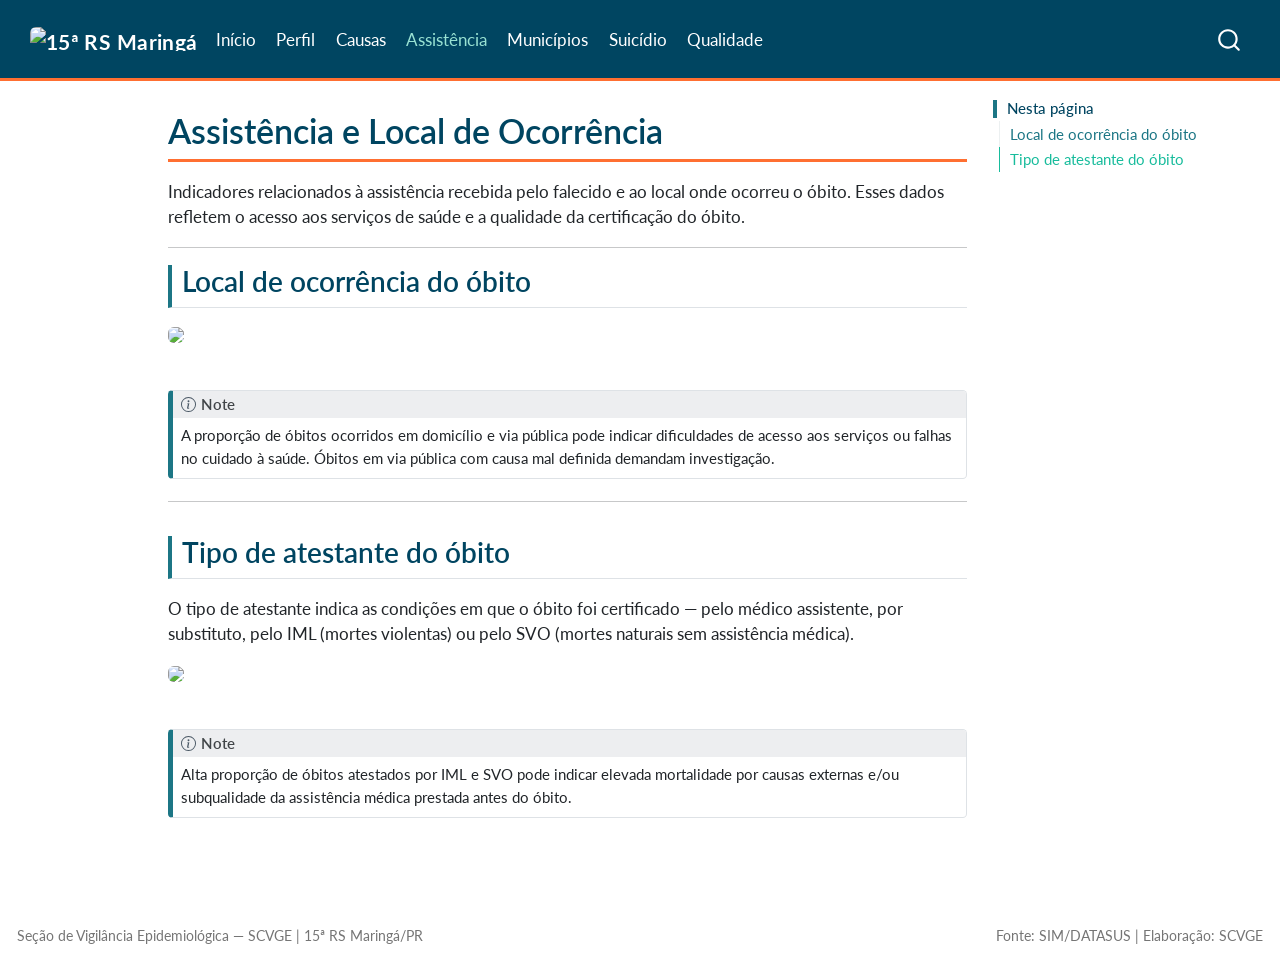
==== docs/assistencia.html @ 686b9755 "Adiciona site renderizado — docs/" ====
<!DOCTYPE html>
<html xmlns="http://www.w3.org/1999/xhtml" lang="en" xml:lang="en"><head>

<meta charset="utf-8">
<meta name="generator" content="quarto-1.8.27">

<meta name="viewport" content="width=device-width, initial-scale=1.0, user-scalable=yes">


<title>Assistência e Local de Ocorrência – SIM — 15ª RS Maringá</title>
<style>
code{white-space: pre-wrap;}
span.smallcaps{font-variant: small-caps;}
div.columns{display: flex; gap: min(4vw, 1.5em);}
div.column{flex: auto; overflow-x: auto;}
div.hanging-indent{margin-left: 1.5em; text-indent: -1.5em;}
ul.task-list{list-style: none;}
ul.task-list li input[type="checkbox"] {
  width: 0.8em;
  margin: 0 0.8em 0.2em -1em; /* quarto-specific, see https://github.com/quarto-dev/quarto-cli/issues/4556 */ 
  vertical-align: middle;
}
</style>


<script src="site_libs/quarto-nav/quarto-nav.js"></script>
<script src="site_libs/quarto-nav/headroom.min.js"></script>
<script src="site_libs/clipboard/clipboard.min.js"></script>
<script src="site_libs/quarto-search/autocomplete.umd.js"></script>
<script src="site_libs/quarto-search/fuse.min.js"></script>
<script src="site_libs/quarto-search/quarto-search.js"></script>
<meta name="quarto:offset" content="./">
<link href="./assets/favicon.png" rel="icon" type="image/png">
<script src="site_libs/quarto-html/quarto.js" type="module"></script>
<script src="site_libs/quarto-html/tabsets/tabsets.js" type="module"></script>
<script src="site_libs/quarto-html/axe/axe-check.js" type="module"></script>
<script src="site_libs/quarto-html/popper.min.js"></script>
<script src="site_libs/quarto-html/tippy.umd.min.js"></script>
<script src="site_libs/quarto-html/anchor.min.js"></script>
<link href="site_libs/quarto-html/tippy.css" rel="stylesheet">
<link href="site_libs/quarto-html/quarto-syntax-highlighting-ed96de9b727972fe78a7b5d16c58bf87.css" rel="stylesheet" id="quarto-text-highlighting-styles">
<script src="site_libs/bootstrap/bootstrap.min.js"></script>
<link href="site_libs/bootstrap/bootstrap-icons.css" rel="stylesheet">
<link href="site_libs/bootstrap/bootstrap-e845584784f8e2a905e6efd226bb7432.min.css" rel="stylesheet" append-hash="true" id="quarto-bootstrap" data-mode="light">
<script id="quarto-search-options" type="application/json">{
  "location": "navbar",
  "copy-button": false,
  "collapse-after": 3,
  "panel-placement": "end",
  "type": "overlay",
  "limit": 50,
  "keyboard-shortcut": [
    "f",
    "/",
    "s"
  ],
  "show-item-context": false,
  "language": {
    "search-no-results-text": "No results",
    "search-matching-documents-text": "matching documents",
    "search-copy-link-title": "Copy link to search",
    "search-hide-matches-text": "Hide additional matches",
    "search-more-match-text": "more match in this document",
    "search-more-matches-text": "more matches in this document",
    "search-clear-button-title": "Clear",
    "search-text-placeholder": "",
    "search-detached-cancel-button-title": "Cancel",
    "search-submit-button-title": "Submit",
    "search-label": "Search"
  }
}</script>
<style>html{ scroll-behavior: smooth; }</style>


<link rel="stylesheet" href="assets/custom.css">
</head>

<body class="nav-fixed quarto-light">

<div id="quarto-search-results"></div>
  <header id="quarto-header" class="headroom fixed-top">
    <nav class="navbar navbar-expand-lg " data-bs-theme="dark">
      <div class="navbar-container container-fluid">
      <div class="navbar-brand-container mx-auto">
    <a href="./index.html" class="navbar-brand navbar-brand-logo">
    <img src="./assets/logo.png" alt="15ª RS Maringá" class="navbar-logo light-content">
    <img src="./assets/logo.png" alt="15ª RS Maringá" class="navbar-logo dark-content">
    </a>
  </div>
            <div id="quarto-search" class="" title="Search"></div>
          <button class="navbar-toggler" type="button" data-bs-toggle="collapse" data-bs-target="#navbarCollapse" aria-controls="navbarCollapse" role="menu" aria-expanded="false" aria-label="Toggle navigation" onclick="if (window.quartoToggleHeadroom) { window.quartoToggleHeadroom(); }">
  <span class="navbar-toggler-icon"></span>
</button>
          <div class="collapse navbar-collapse" id="navbarCollapse">
            <ul class="navbar-nav navbar-nav-scroll me-auto">
  <li class="nav-item">
    <a class="nav-link" href="./index.html"> 
<span class="menu-text">Início</span></a>
  </li>  
  <li class="nav-item">
    <a class="nav-link" href="./demografico.html"> 
<span class="menu-text">Perfil</span></a>
  </li>  
  <li class="nav-item">
    <a class="nav-link" href="./causas.html"> 
<span class="menu-text">Causas</span></a>
  </li>  
  <li class="nav-item">
    <a class="nav-link active" href="./assistencia.html" aria-current="page"> 
<span class="menu-text">Assistência</span></a>
  </li>  
  <li class="nav-item">
    <a class="nav-link" href="./municipios.html"> 
<span class="menu-text">Municípios</span></a>
  </li>  
  <li class="nav-item">
    <a class="nav-link" href="./suicidio.html"> 
<span class="menu-text">Suicídio</span></a>
  </li>  
  <li class="nav-item">
    <a class="nav-link" href="./qualidade.html"> 
<span class="menu-text">Qualidade</span></a>
  </li>  
</ul>
          </div> <!-- /navcollapse -->
            <div class="quarto-navbar-tools">
</div>
      </div> <!-- /container-fluid -->
    </nav>
</header>
<!-- content -->
<div id="quarto-content" class="quarto-container page-columns page-rows-contents page-layout-article page-navbar">
<!-- sidebar -->
<!-- margin-sidebar -->
    <div id="quarto-margin-sidebar" class="sidebar margin-sidebar">
        <nav id="TOC" role="doc-toc" class="toc-active">
    <h2 id="toc-title">Nesta página</h2>
   
  <ul class="collapse">
  <li><a href="#local-de-ocorrência-do-óbito" id="toc-local-de-ocorrência-do-óbito" class="nav-link active" data-scroll-target="#local-de-ocorrência-do-óbito">Local de ocorrência do óbito</a></li>
  <li><a href="#tipo-de-atestante-do-óbito" id="toc-tipo-de-atestante-do-óbito" class="nav-link" data-scroll-target="#tipo-de-atestante-do-óbito">Tipo de atestante do óbito</a></li>
  </ul>
</nav>
    </div>
<!-- main -->
<main class="content" id="quarto-document-content">

<header id="title-block-header" class="quarto-title-block default">
<div class="quarto-title">
<h1 class="title">Assistência e Local de Ocorrência</h1>
</div>



<div class="quarto-title-meta">

    
  
    
  </div>
  


</header>


<p>Indicadores relacionados à assistência recebida pelo falecido e ao local onde ocorreu o óbito. Esses dados refletem o acesso aos serviços de saúde e a qualidade da certificação do óbito.</p>
<hr>
<section id="local-de-ocorrência-do-óbito" class="level2">
<h2 class="anchored" data-anchor-id="local-de-ocorrência-do-óbito">Local de ocorrência do óbito</h2>
<div class="cell">
<div class="cell-output-display">
<div>
<figure class="figure">
<p><img src="../SIM/outputs/g7_local_ocorrencia_2025.png" class="img-fluid figure-img" width="1000"></p>
</figure>
</div>
</div>
</div>
<div class="callout callout-style-default callout-note callout-titled">
<div class="callout-header d-flex align-content-center">
<div class="callout-icon-container">
<i class="callout-icon"></i>
</div>
<div class="callout-title-container flex-fill">
Note
</div>
</div>
<div class="callout-body-container callout-body">
<p>A proporção de óbitos ocorridos em domicílio e via pública pode indicar dificuldades de acesso aos serviços ou falhas no cuidado à saúde. Óbitos em via pública com causa mal definida demandam investigação.</p>
</div>
</div>
<hr>
</section>
<section id="tipo-de-atestante-do-óbito" class="level2">
<h2 class="anchored" data-anchor-id="tipo-de-atestante-do-óbito">Tipo de atestante do óbito</h2>
<p>O tipo de atestante indica as condições em que o óbito foi certificado — pelo médico assistente, por substituto, pelo IML (mortes violentas) ou pelo SVO (mortes naturais sem assistência médica).</p>
<div class="cell">
<div class="cell-output-display">
<div>
<figure class="figure">
<p><img src="../SIM/outputs/g8_atestante_2025.png" class="img-fluid figure-img" width="1000"></p>
</figure>
</div>
</div>
</div>
<div class="callout callout-style-default callout-note callout-titled">
<div class="callout-header d-flex align-content-center">
<div class="callout-icon-container">
<i class="callout-icon"></i>
</div>
<div class="callout-title-container flex-fill">
Note
</div>
</div>
<div class="callout-body-container callout-body">
<p>Alta proporção de óbitos atestados por IML e SVO pode indicar elevada mortalidade por causas externas e/ou subqualidade da assistência médica prestada antes do óbito.</p>
</div>
</div>


</section>

</main> <!-- /main -->
<script id="quarto-html-after-body" type="application/javascript">
  window.document.addEventListener("DOMContentLoaded", function (event) {
    const icon = "";
    const anchorJS = new window.AnchorJS();
    anchorJS.options = {
      placement: 'right',
      icon: icon
    };
    anchorJS.add('.anchored');
    const isCodeAnnotation = (el) => {
      for (const clz of el.classList) {
        if (clz.startsWith('code-annotation-')) {                     
          return true;
        }
      }
      return false;
    }
    const onCopySuccess = function(e) {
      // button target
      const button = e.trigger;
      // don't keep focus
      button.blur();
      // flash "checked"
      button.classList.add('code-copy-button-checked');
      var currentTitle = button.getAttribute("title");
      button.setAttribute("title", "Copied!");
      let tooltip;
      if (window.bootstrap) {
        button.setAttribute("data-bs-toggle", "tooltip");
        button.setAttribute("data-bs-placement", "left");
        button.setAttribute("data-bs-title", "Copied!");
        tooltip = new bootstrap.Tooltip(button, 
          { trigger: "manual", 
            customClass: "code-copy-button-tooltip",
            offset: [0, -8]});
        tooltip.show();    
      }
      setTimeout(function() {
        if (tooltip) {
          tooltip.hide();
          button.removeAttribute("data-bs-title");
          button.removeAttribute("data-bs-toggle");
          button.removeAttribute("data-bs-placement");
        }
        button.setAttribute("title", currentTitle);
        button.classList.remove('code-copy-button-checked');
      }, 1000);
      // clear code selection
      e.clearSelection();
    }
    const getTextToCopy = function(trigger) {
      const outerScaffold = trigger.parentElement.cloneNode(true);
      const codeEl = outerScaffold.querySelector('code');
      for (const childEl of codeEl.children) {
        if (isCodeAnnotation(childEl)) {
          childEl.remove();
        }
      }
      return codeEl.innerText;
    }
    const clipboard = new window.ClipboardJS('.code-copy-button:not([data-in-quarto-modal])', {
      text: getTextToCopy
    });
    clipboard.on('success', onCopySuccess);
    if (window.document.getElementById('quarto-embedded-source-code-modal')) {
      const clipboardModal = new window.ClipboardJS('.code-copy-button[data-in-quarto-modal]', {
        text: getTextToCopy,
        container: window.document.getElementById('quarto-embedded-source-code-modal')
      });
      clipboardModal.on('success', onCopySuccess);
    }
      var localhostRegex = new RegExp(/^(?:http|https):\/\/localhost\:?[0-9]*\//);
      var mailtoRegex = new RegExp(/^mailto:/);
        var filterRegex = new RegExp('/' + window.location.host + '/');
      var isInternal = (href) => {
          return filterRegex.test(href) || localhostRegex.test(href) || mailtoRegex.test(href);
      }
      // Inspect non-navigation links and adorn them if external
     var links = window.document.querySelectorAll('a[href]:not(.nav-link):not(.navbar-brand):not(.toc-action):not(.sidebar-link):not(.sidebar-item-toggle):not(.pagination-link):not(.no-external):not([aria-hidden]):not(.dropdown-item):not(.quarto-navigation-tool):not(.about-link)');
      for (var i=0; i<links.length; i++) {
        const link = links[i];
        if (!isInternal(link.href)) {
          // undo the damage that might have been done by quarto-nav.js in the case of
          // links that we want to consider external
          if (link.dataset.originalHref !== undefined) {
            link.href = link.dataset.originalHref;
          }
        }
      }
    function tippyHover(el, contentFn, onTriggerFn, onUntriggerFn) {
      const config = {
        allowHTML: true,
        maxWidth: 500,
        delay: 100,
        arrow: false,
        appendTo: function(el) {
            return el.parentElement;
        },
        interactive: true,
        interactiveBorder: 10,
        theme: 'quarto',
        placement: 'bottom-start',
      };
      if (contentFn) {
        config.content = contentFn;
      }
      if (onTriggerFn) {
        config.onTrigger = onTriggerFn;
      }
      if (onUntriggerFn) {
        config.onUntrigger = onUntriggerFn;
      }
      window.tippy(el, config); 
    }
    const noterefs = window.document.querySelectorAll('a[role="doc-noteref"]');
    for (var i=0; i<noterefs.length; i++) {
      const ref = noterefs[i];
      tippyHover(ref, function() {
        // use id or data attribute instead here
        let href = ref.getAttribute('data-footnote-href') || ref.getAttribute('href');
        try { href = new URL(href).hash; } catch {}
        const id = href.replace(/^#\/?/, "");
        const note = window.document.getElementById(id);
        if (note) {
          return note.innerHTML;
        } else {
          return "";
        }
      });
    }
    const xrefs = window.document.querySelectorAll('a.quarto-xref');
    const processXRef = (id, note) => {
      // Strip column container classes
      const stripColumnClz = (el) => {
        el.classList.remove("page-full", "page-columns");
        if (el.children) {
          for (const child of el.children) {
            stripColumnClz(child);
          }
        }
      }
      stripColumnClz(note)
      if (id === null || id.startsWith('sec-')) {
        // Special case sections, only their first couple elements
        const container = document.createElement("div");
        if (note.children && note.children.length > 2) {
          container.appendChild(note.children[0].cloneNode(true));
          for (let i = 1; i < note.children.length; i++) {
            const child = note.children[i];
            if (child.tagName === "P" && child.innerText === "") {
              continue;
            } else {
              container.appendChild(child.cloneNode(true));
              break;
            }
          }
          if (window.Quarto?.typesetMath) {
            window.Quarto.typesetMath(container);
          }
          return container.innerHTML
        } else {
          if (window.Quarto?.typesetMath) {
            window.Quarto.typesetMath(note);
          }
          return note.innerHTML;
        }
      } else {
        // Remove any anchor links if they are present
        const anchorLink = note.querySelector('a.anchorjs-link');
        if (anchorLink) {
          anchorLink.remove();
        }
        if (window.Quarto?.typesetMath) {
          window.Quarto.typesetMath(note);
        }
        if (note.classList.contains("callout")) {
          return note.outerHTML;
        } else {
          return note.innerHTML;
        }
      }
    }
    for (var i=0; i<xrefs.length; i++) {
      const xref = xrefs[i];
      tippyHover(xref, undefined, function(instance) {
        instance.disable();
        let url = xref.getAttribute('href');
        let hash = undefined; 
        if (url.startsWith('#')) {
          hash = url;
        } else {
          try { hash = new URL(url).hash; } catch {}
        }
        if (hash) {
          const id = hash.replace(/^#\/?/, "");
          const note = window.document.getElementById(id);
          if (note !== null) {
            try {
              const html = processXRef(id, note.cloneNode(true));
              instance.setContent(html);
            } finally {
              instance.enable();
              instance.show();
            }
          } else {
            // See if we can fetch this
            fetch(url.split('#')[0])
            .then(res => res.text())
            .then(html => {
              const parser = new DOMParser();
              const htmlDoc = parser.parseFromString(html, "text/html");
              const note = htmlDoc.getElementById(id);
              if (note !== null) {
                const html = processXRef(id, note);
                instance.setContent(html);
              } 
            }).finally(() => {
              instance.enable();
              instance.show();
            });
          }
        } else {
          // See if we can fetch a full url (with no hash to target)
          // This is a special case and we should probably do some content thinning / targeting
          fetch(url)
          .then(res => res.text())
          .then(html => {
            const parser = new DOMParser();
            const htmlDoc = parser.parseFromString(html, "text/html");
            const note = htmlDoc.querySelector('main.content');
            if (note !== null) {
              // This should only happen for chapter cross references
              // (since there is no id in the URL)
              // remove the first header
              if (note.children.length > 0 && note.children[0].tagName === "HEADER") {
                note.children[0].remove();
              }
              const html = processXRef(null, note);
              instance.setContent(html);
            } 
          }).finally(() => {
            instance.enable();
            instance.show();
          });
        }
      }, function(instance) {
      });
    }
        let selectedAnnoteEl;
        const selectorForAnnotation = ( cell, annotation) => {
          let cellAttr = 'data-code-cell="' + cell + '"';
          let lineAttr = 'data-code-annotation="' +  annotation + '"';
          const selector = 'span[' + cellAttr + '][' + lineAttr + ']';
          return selector;
        }
        const selectCodeLines = (annoteEl) => {
          const doc = window.document;
          const targetCell = annoteEl.getAttribute("data-target-cell");
          const targetAnnotation = annoteEl.getAttribute("data-target-annotation");
          const annoteSpan = window.document.querySelector(selectorForAnnotation(targetCell, targetAnnotation));
          const lines = annoteSpan.getAttribute("data-code-lines").split(",");
          const lineIds = lines.map((line) => {
            return targetCell + "-" + line;
          })
          let top = null;
          let height = null;
          let parent = null;
          if (lineIds.length > 0) {
              //compute the position of the single el (top and bottom and make a div)
              const el = window.document.getElementById(lineIds[0]);
              top = el.offsetTop;
              height = el.offsetHeight;
              parent = el.parentElement.parentElement;
            if (lineIds.length > 1) {
              const lastEl = window.document.getElementById(lineIds[lineIds.length - 1]);
              const bottom = lastEl.offsetTop + lastEl.offsetHeight;
              height = bottom - top;
            }
            if (top !== null && height !== null && parent !== null) {
              // cook up a div (if necessary) and position it 
              let div = window.document.getElementById("code-annotation-line-highlight");
              if (div === null) {
                div = window.document.createElement("div");
                div.setAttribute("id", "code-annotation-line-highlight");
                div.style.position = 'absolute';
                parent.appendChild(div);
              }
              div.style.top = top - 2 + "px";
              div.style.height = height + 4 + "px";
              div.style.left = 0;
              let gutterDiv = window.document.getElementById("code-annotation-line-highlight-gutter");
              if (gutterDiv === null) {
                gutterDiv = window.document.createElement("div");
                gutterDiv.setAttribute("id", "code-annotation-line-highlight-gutter");
                gutterDiv.style.position = 'absolute';
                const codeCell = window.document.getElementById(targetCell);
                const gutter = codeCell.querySelector('.code-annotation-gutter');
                gutter.appendChild(gutterDiv);
              }
              gutterDiv.style.top = top - 2 + "px";
              gutterDiv.style.height = height + 4 + "px";
            }
            selectedAnnoteEl = annoteEl;
          }
        };
        const unselectCodeLines = () => {
          const elementsIds = ["code-annotation-line-highlight", "code-annotation-line-highlight-gutter"];
          elementsIds.forEach((elId) => {
            const div = window.document.getElementById(elId);
            if (div) {
              div.remove();
            }
          });
          selectedAnnoteEl = undefined;
        };
          // Handle positioning of the toggle
      window.addEventListener(
        "resize",
        throttle(() => {
          elRect = undefined;
          if (selectedAnnoteEl) {
            selectCodeLines(selectedAnnoteEl);
          }
        }, 10)
      );
      function throttle(fn, ms) {
      let throttle = false;
      let timer;
        return (...args) => {
          if(!throttle) { // first call gets through
              fn.apply(this, args);
              throttle = true;
          } else { // all the others get throttled
              if(timer) clearTimeout(timer); // cancel #2
              timer = setTimeout(() => {
                fn.apply(this, args);
                timer = throttle = false;
              }, ms);
          }
        };
      }
        // Attach click handler to the DT
        const annoteDls = window.document.querySelectorAll('dt[data-target-cell]');
        for (const annoteDlNode of annoteDls) {
          annoteDlNode.addEventListener('click', (event) => {
            const clickedEl = event.target;
            if (clickedEl !== selectedAnnoteEl) {
              unselectCodeLines();
              const activeEl = window.document.querySelector('dt[data-target-cell].code-annotation-active');
              if (activeEl) {
                activeEl.classList.remove('code-annotation-active');
              }
              selectCodeLines(clickedEl);
              clickedEl.classList.add('code-annotation-active');
            } else {
              // Unselect the line
              unselectCodeLines();
              clickedEl.classList.remove('code-annotation-active');
            }
          });
        }
    const findCites = (el) => {
      const parentEl = el.parentElement;
      if (parentEl) {
        const cites = parentEl.dataset.cites;
        if (cites) {
          return {
            el,
            cites: cites.split(' ')
          };
        } else {
          return findCites(el.parentElement)
        }
      } else {
        return undefined;
      }
    };
    var bibliorefs = window.document.querySelectorAll('a[role="doc-biblioref"]');
    for (var i=0; i<bibliorefs.length; i++) {
      const ref = bibliorefs[i];
      const citeInfo = findCites(ref);
      if (citeInfo) {
        tippyHover(citeInfo.el, function() {
          var popup = window.document.createElement('div');
          citeInfo.cites.forEach(function(cite) {
            var citeDiv = window.document.createElement('div');
            citeDiv.classList.add('hanging-indent');
            citeDiv.classList.add('csl-entry');
            var biblioDiv = window.document.getElementById('ref-' + cite);
            if (biblioDiv) {
              citeDiv.innerHTML = biblioDiv.innerHTML;
            }
            popup.appendChild(citeDiv);
          });
          return popup.innerHTML;
        });
      }
    }
  });
  </script>
</div> <!-- /content -->
<footer class="footer">
  <div class="nav-footer">
    <div class="nav-footer-left">
<p>Seção de Vigilância Epidemiológica — SCVGE | 15ª RS Maringá/PR</p>
</div>   
    <div class="nav-footer-center">
      &nbsp;
    </div>
    <div class="nav-footer-right">
<p>Fonte: SIM/DATASUS | Elaboração: SCVGE</p>
</div>
  </div>
</footer>




<script src="site_libs/quarto-html/zenscroll-min.js"></script>
</body></html>
---- docs/site_libs/quarto-html/tippy.css ----
.tippy-box[data-animation=fade][data-state=hidden]{opacity:0}[data-tippy-root]{max-width:calc(100vw - 10px)}.tippy-box{position:relative;background-color:#333;color:#fff;border-radius:4px;font-size:14px;line-height:1.4;white-space:normal;outline:0;transition-property:transform,visibility,opacity}.tippy-box[data-placement^=top]>.tippy-arrow{bottom:0}.tippy-box[data-placement^=top]>.tippy-arrow:before{bottom:-7px;left:0;border-width:8px 8px 0;border-top-color:initial;transform-origin:center top}.tippy-box[data-placement^=bottom]>.tippy-arrow{top:0}.tippy-box[data-placement^=bottom]>.tippy-arrow:before{top:-7px;left:0;border-width:0 8px 8px;border-bottom-color:initial;transform-origin:center bottom}.tippy-box[data-placement^=left]>.tippy-arrow{right:0}.tippy-box[data-placement^=left]>.tippy-arrow:before{border-width:8px 0 8px 8px;border-left-color:initial;right:-7px;transform-origin:center left}.tippy-box[data-placement^=right]>.tippy-arrow{left:0}.tippy-box[data-placement^=right]>.tippy-arrow:before{left:-7px;border-width:8px 8px 8px 0;border-right-color:initial;transform-origin:center right}.tippy-box[data-inertia][data-state=visible]{transition-timing-function:cubic-bezier(.54,1.5,.38,1.11)}.tippy-arrow{width:16px;height:16px;color:#333}.tippy-arrow:before{content:"";position:absolute;border-color:transparent;border-style:solid}.tippy-content{position:relative;padding:5px 9px;z-index:1}
---- docs/site_libs/quarto-html/quarto-syntax-highlighting-ed96de9b727972fe78a7b5d16c58bf87.css ----
/* quarto syntax highlight colors */
:root {
  --quarto-hl-ot-color: #003B4F;
  --quarto-hl-at-color: #657422;
  --quarto-hl-ss-color: #20794D;
  --quarto-hl-an-color: #5E5E5E;
  --quarto-hl-fu-color: #4758AB;
  --quarto-hl-st-color: #20794D;
  --quarto-hl-cf-color: #003B4F;
  --quarto-hl-op-color: #5E5E5E;
  --quarto-hl-er-color: #AD0000;
  --quarto-hl-bn-color: #AD0000;
  --quarto-hl-al-color: #AD0000;
  --quarto-hl-va-color: #111111;
  --quarto-hl-bu-color: inherit;
  --quarto-hl-ex-color: inherit;
  --quarto-hl-pp-color: #AD0000;
  --quarto-hl-in-color: #5E5E5E;
  --quarto-hl-vs-color: #20794D;
  --quarto-hl-wa-color: #5E5E5E;
  --quarto-hl-do-color: #5E5E5E;
  --quarto-hl-im-color: #00769E;
  --quarto-hl-ch-color: #20794D;
  --quarto-hl-dt-color: #AD0000;
  --quarto-hl-fl-color: #AD0000;
  --quarto-hl-co-color: #5E5E5E;
  --quarto-hl-cv-color: #5E5E5E;
  --quarto-hl-cn-color: #8f5902;
  --quarto-hl-sc-color: #5E5E5E;
  --quarto-hl-dv-color: #AD0000;
  --quarto-hl-kw-color: #003B4F;
}

/* other quarto variables */
:root {
  --quarto-font-monospace: SFMono-Regular, Menlo, Monaco, Consolas, "Liberation Mono", "Courier New", monospace;
}

/* syntax highlight based on Pandoc's rules */
pre > code.sourceCode > span {
  color: #003B4F;
}

code.sourceCode > span {
  color: #003B4F;
}

div.sourceCode,
div.sourceCode pre.sourceCode {
  color: #003B4F;
}

/* Normal */
code span {
  color: #003B4F;
}

/* Alert */
code span.al {
  color: #AD0000;
  font-style: inherit;
}

/* Annotation */
code span.an {
  color: #5E5E5E;
  font-style: inherit;
}

/* Attribute */
code span.at {
  color: #657422;
  font-style: inherit;
}

/* BaseN */
code span.bn {
  color: #AD0000;
  font-style: inherit;
}

/* BuiltIn */
code span.bu {
  font-style: inherit;
}

/* ControlFlow */
code span.cf {
  color: #003B4F;
  font-weight: bold;
  font-style: inherit;
}

/* Char */
code span.ch {
  color: #20794D;
  font-style: inherit;
}

/* Constant */
code span.cn {
  color: #8f5902;
  font-style: inherit;
}

/* Comment */
code span.co {
  color: #5E5E5E;
  font-style: inherit;
}

/* CommentVar */
code span.cv {
  color: #5E5E5E;
  font-style: italic;
}

/* Documentation */
code span.do {
  color: #5E5E5E;
  font-style: italic;
}

/* DataType */
code span.dt {
  color: #AD0000;
  font-style: inherit;
}

/* DecVal */
code span.dv {
  color: #AD0000;
  font-style: inherit;
}

/* Error */
code span.er {
  color: #AD0000;
  font-style: inherit;
}

/* Extension */
code span.ex {
  font-style: inherit;
}

/* Float */
code span.fl {
  color: #AD0000;
  font-style: inherit;
}

/* Function */
code span.fu {
  color: #4758AB;
  font-style: inherit;
}

/* Import */
code span.im {
  color: #00769E;
  font-style: inherit;
}

/* Information */
code span.in {
  color: #5E5E5E;
  font-style: inherit;
}

/* Keyword */
code span.kw {
  color: #003B4F;
  font-weight: bold;
  font-style: inherit;
}

/* Operator */
code span.op {
  color: #5E5E5E;
  font-style: inherit;
}

/* Other */
code span.ot {
  color: #003B4F;
  font-style: inherit;
}

/* Preprocessor */
code span.pp {
  color: #AD0000;
  font-style: inherit;
}

/* SpecialChar */
code span.sc {
  color: #5E5E5E;
  font-style: inherit;
}

/* SpecialString */
code span.ss {
  color: #20794D;
  font-style: inherit;
}

/* String */
code span.st {
  color: #20794D;
  font-style: inherit;
}

/* Variable */
code span.va {
  color: #111111;
  font-style: inherit;
}

/* VerbatimString */
code span.vs {
  color: #20794D;
  font-style: inherit;
}

/* Warning */
code span.wa {
  color: #5E5E5E;
  font-style: italic;
}

.prevent-inlining {
  content: "</";
}

/*# sourceMappingURL=0920dd6d7437995b8cdf7429764427b1.css.map */
---- docs/assets/custom.css ----
/* ── Paleta 15ª RS ────────────────────────────────────── */
:root {
  --rs-navy:  #004561;
  --rs-steel: #5891AD;
  --rs-teal:  #1C7685;
  --rs-orange:#FF6F31;
  --rs-gold:  #FFC000;
}

/* ── Navbar ───────────────────────────────────────────── */
.navbar { border-bottom: 3px solid var(--rs-orange); }
.navbar-brand { font-weight: 700; letter-spacing: .02em; }

/* ── Títulos ──────────────────────────────────────────── */
h1, h2, h3 { color: var(--rs-navy); }
h1 { border-bottom: 3px solid var(--rs-orange); padding-bottom: .4rem; }
h2 { border-left: 4px solid var(--rs-teal); padding-left: .6rem; }

/* ── Callout / destaque ───────────────────────────────── */
.callout-note   { border-left-color: var(--rs-teal)  !important; }
.callout-tip    { border-left-color: var(--rs-orange) !important; }
.callout-warning{ border-left-color: var(--rs-gold)  !important; }

/* ── Cards de indicador ───────────────────────────────── */
.card-indicador {
  background: #f8f9fa;
  border-left: 5px solid var(--rs-teal);
  border-radius: 6px;
  padding: 1rem 1.2rem;
  margin-bottom: 1rem;
}
.card-indicador .valor {
  font-size: 2.4rem;
  font-weight: 700;
  color: var(--rs-navy);
  line-height: 1.1;
}
.card-indicador .descricao {
  font-size: .9rem;
  color: #555;
  margin-top: .2rem;
}

/* ── Grid de cards ────────────────────────────────────── */
.grid-cards {
  display: grid;
  grid-template-columns: repeat(auto-fit, minmax(180px, 1fr));
  gap: 1rem;
  margin: 1.5rem 0;
}

/* ── Imagens ──────────────────────────────────────────── */
img { max-width: 100%; height: auto; border-radius: 6px; }

/* ── Footer ───────────────────────────────────────────── */
.page-footer {
  background: var(--rs-navy);
  color: #cde !important;
  font-size: .82rem;
  padding: .8rem 1.5rem;
}
.page-footer a { color: var(--rs-gold) !important; }

/* ── TOC ──────────────────────────────────────────────── */
#TOC a { color: var(--rs-teal); }
#TOC a:hover { color: var(--rs-orange); }
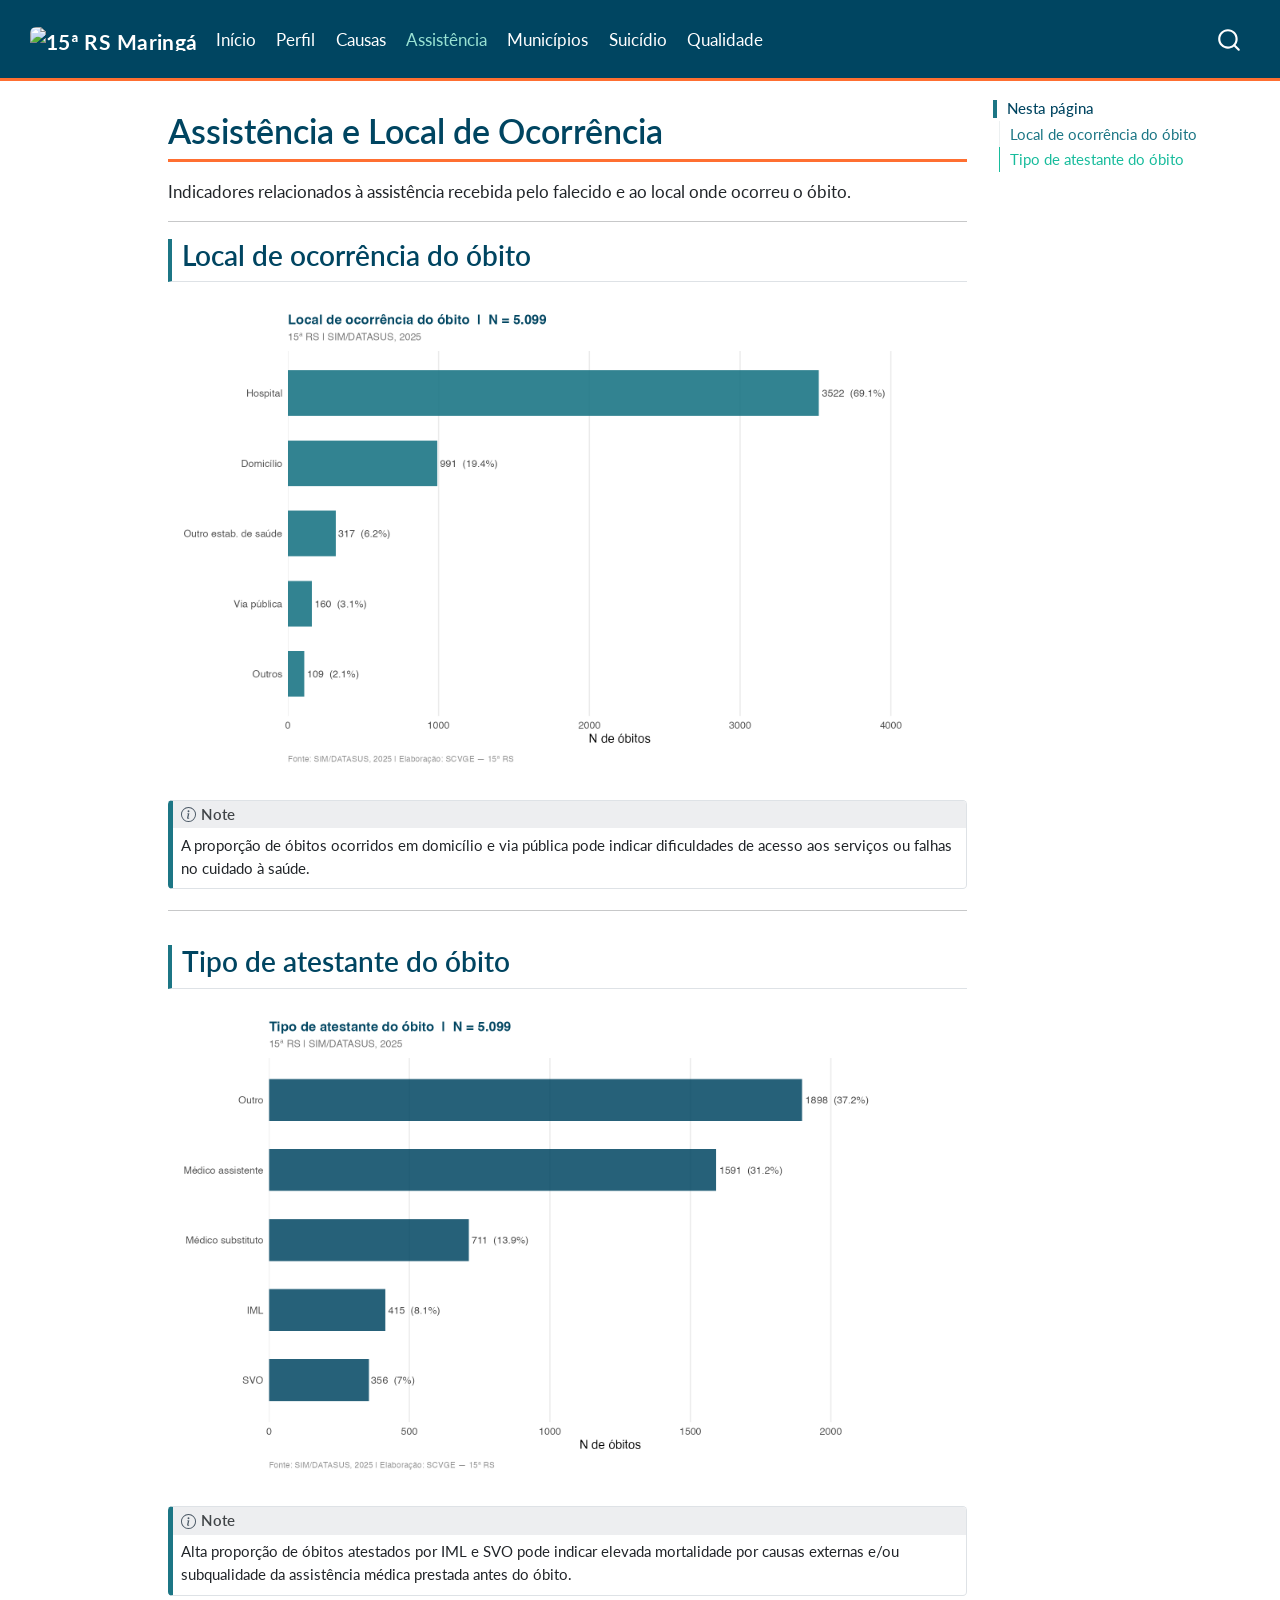
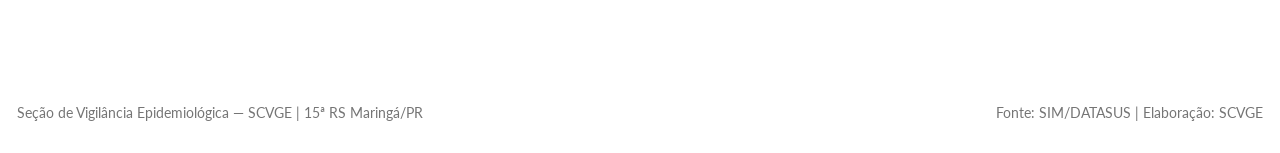
==== commit 0268ce0e: "Corrige caminhos das imagens — 03/04/2026 11:34" ====
--- a/docs/assistencia.html
+++ b/docs/assistencia.html
@@ -164,19 +164,11 @@
 </header>
 
 
-<p>Indicadores relacionados à assistência recebida pelo falecido e ao local onde ocorreu o óbito. Esses dados refletem o acesso aos serviços de saúde e a qualidade da certificação do óbito.</p>
+<p>Indicadores relacionados à assistência recebida pelo falecido e ao local onde ocorreu o óbito.</p>
 <hr>
 <section id="local-de-ocorrência-do-óbito" class="level2">
 <h2 class="anchored" data-anchor-id="local-de-ocorrência-do-óbito">Local de ocorrência do óbito</h2>
-<div class="cell">
-<div class="cell-output-display">
-<div>
-<figure class="figure">
-<p><img src="../SIM/outputs/g7_local_ocorrencia_2025.png" class="img-fluid figure-img" width="1000"></p>
-</figure>
-</div>
-</div>
-</div>
+<p><img src="graficos/g7_local_ocorrencia_2025.png" class="img-fluid"></p>
 <div class="callout callout-style-default callout-note callout-titled">
 <div class="callout-header d-flex align-content-center">
 <div class="callout-icon-container">
@@ -187,23 +179,14 @@
 </div>
 </div>
 <div class="callout-body-container callout-body">
-<p>A proporção de óbitos ocorridos em domicílio e via pública pode indicar dificuldades de acesso aos serviços ou falhas no cuidado à saúde. Óbitos em via pública com causa mal definida demandam investigação.</p>
+<p>A proporção de óbitos ocorridos em domicílio e via pública pode indicar dificuldades de acesso aos serviços ou falhas no cuidado à saúde.</p>
 </div>
 </div>
 <hr>
 </section>
 <section id="tipo-de-atestante-do-óbito" class="level2">
 <h2 class="anchored" data-anchor-id="tipo-de-atestante-do-óbito">Tipo de atestante do óbito</h2>
-<p>O tipo de atestante indica as condições em que o óbito foi certificado — pelo médico assistente, por substituto, pelo IML (mortes violentas) ou pelo SVO (mortes naturais sem assistência médica).</p>
-<div class="cell">
-<div class="cell-output-display">
-<div>
-<figure class="figure">
-<p><img src="../SIM/outputs/g8_atestante_2025.png" class="img-fluid figure-img" width="1000"></p>
-</figure>
-</div>
-</div>
-</div>
+<p><img src="graficos/g8_atestante_2025.png" class="img-fluid"></p>
 <div class="callout callout-style-default callout-note callout-titled">
 <div class="callout-header d-flex align-content-center">
 <div class="callout-icon-container">
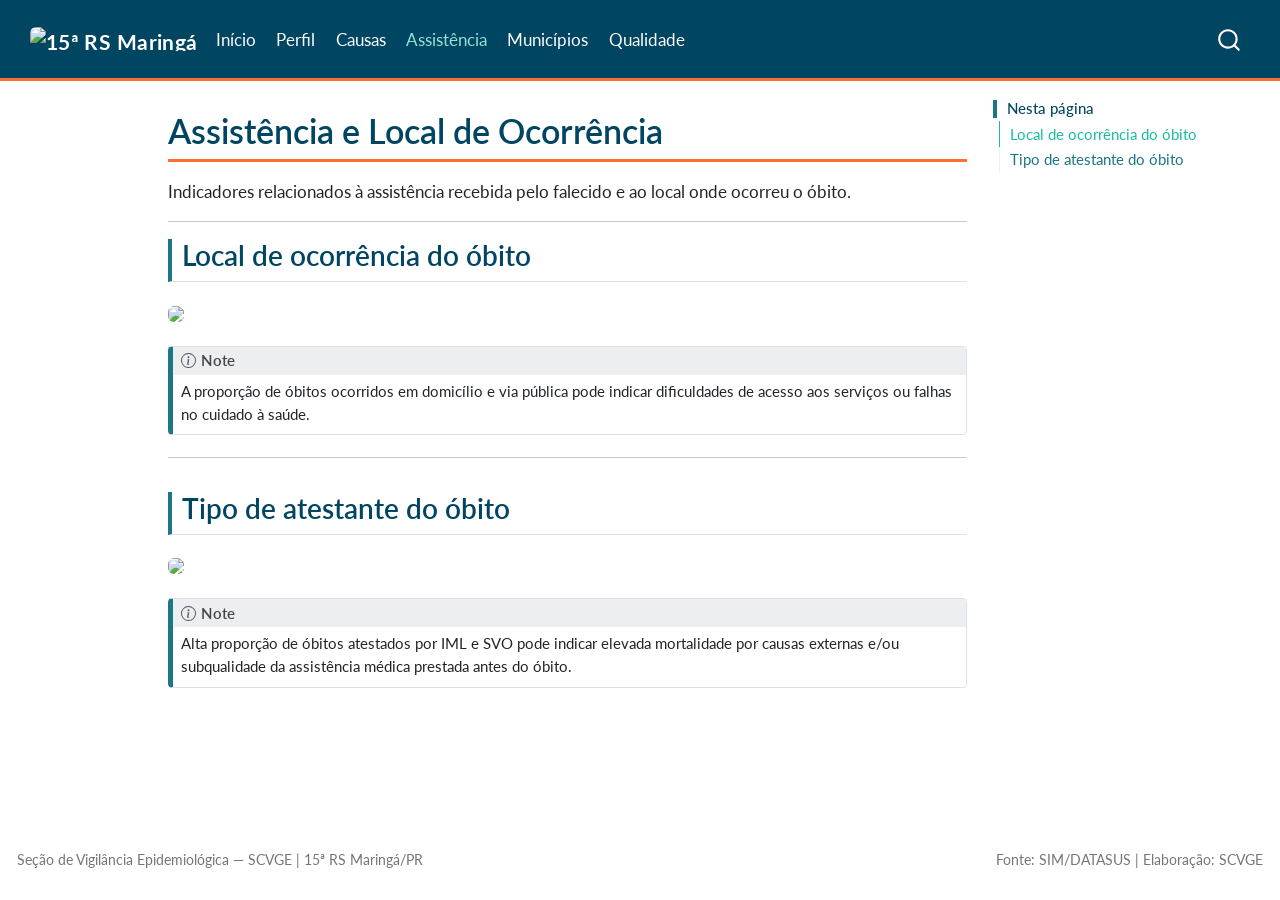
==== commit c0354317: "remove suicidio e reorganiza projeto" ====
--- a/docs/assistencia.html
+++ b/docs/assistencia.html
@@ -112,10 +112,6 @@
   <li class="nav-item">
     <a class="nav-link" href="./municipios.html"> 
 <span class="menu-text">Municípios</span></a>
-  </li>  
-  <li class="nav-item">
-    <a class="nav-link" href="./suicidio.html"> 
-<span class="menu-text">Suicídio</span></a>
   </li>  
   <li class="nav-item">
     <a class="nav-link" href="./qualidade.html"> 
